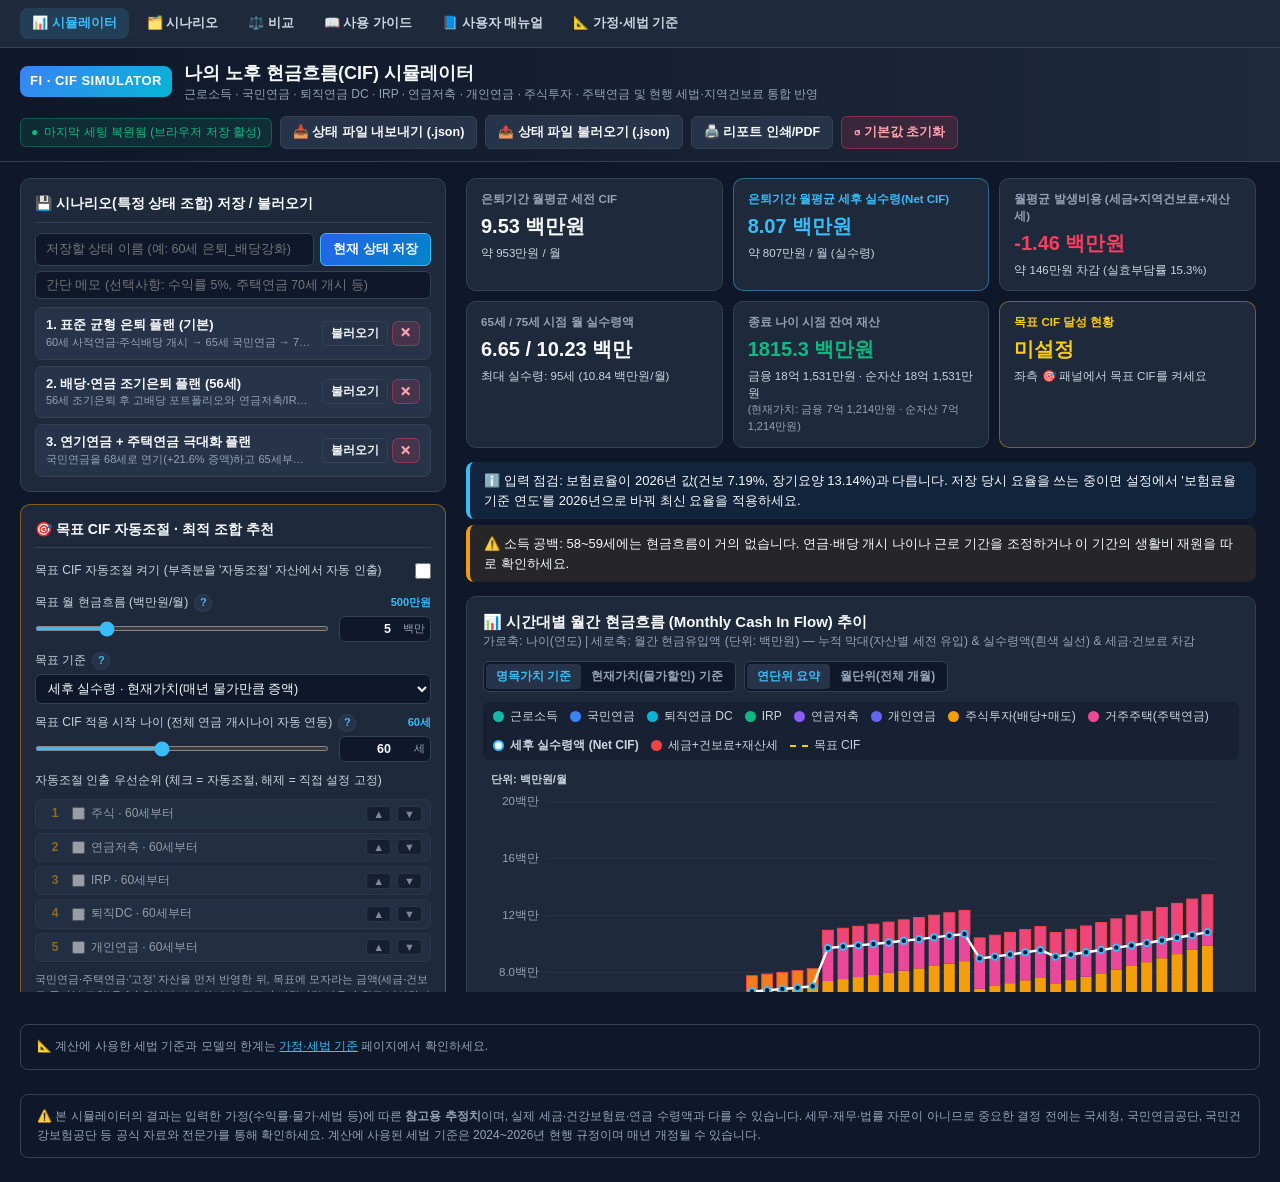
==== docs/index.html @ 3706a940 "Add print/PDF report: assumptions summary, print stylesheet, print button Co-Authored-By: Claude Son" ====
<!DOCTYPE html>
<html lang="ko">
<head>
  <meta charset="UTF-8" />
  <meta name="viewport" content="width=device-width, initial-scale=1.0" />
  <title>노후 현금흐름(CIF) 시뮬레이터 | 연금·세금·건보료 반영 월 실수령액</title>
  <link rel="stylesheet" href="styles.css" />
</head>
<body>
  <nav id="siteNav"></nav>
  <!-- 상단 헤더 -->
  <header class="top-header">
    <div class="brand-area">
      <div class="brand-badge">FI · CIF SIMULATOR</div>
      <div class="brand-title">
        <h1>나의 노후 현금흐름(CIF) 시뮬레이터</h1>
        <p>근로소득 · 국민연금 · 퇴직연금 DC · IRP · 연금저축 · 개인연금 · 주식투자 · 주택연금 및 현행 세법·지역건보료 통합 반영</p>
      </div>
    </div>

    <div class="header-actions">
      <div id="saveStatusBadge" class="save-status" title="변경 사항이 자동으로 저장됩니다.">
        <span>●</span> <span id="saveStatusText">자동 저장 준비됨</span>
      </div>
      <button id="btnExportJson" class="btn" title="현재 세팅과 저장된 모든 프리셋을 JSON 파일로 백업합니다.">
        📥 상태 파일 내보내기 (.json)
      </button>
      <label for="fileImportJson" class="btn" title="백업한 JSON 파일을 불러와 세팅과 프리셋을 복원합니다.">
        📤 상태 파일 불러오기 (.json)
      </label>
      <input type="file" id="fileImportJson" accept=".json" style="display: none;" />
      <button id="btnPrintReport" class="btn" title="가정·요약·그래프·표를 인쇄하거나 PDF로 저장합니다.">
        🖨️ 리포트 인쇄/PDF
      </button>
      <button id="btnResetDefault" class="btn btn-danger" title="모든 변수를 기본 초기값으로 되돌립니다.">
        ↺ 기본값 초기화
      </button>
    </div>
  </header>

  <!-- 인쇄 전용 가정 요약 (화면에서는 숨김) -->
  <section id="printSummary" class="print-summary" aria-hidden="true"></section>

  <!-- 메인 레이아웃 -->
  <main class="main-layout">
    <!-- 좌측: 프리셋 관리 + 기본환경 + 자산별 변수 조절 패널 -->
    <aside class="sidebar-panel" id="input-area">
      <!-- 1. 상태(프리셋) 저장 및 불러오기 -->
      <section class="panel-box" id="scenario-panel">
        <div class="panel-box-header">
          <div class="panel-box-title">💾 시나리오(특정 상태 조합) 저장 / 불러오기</div>
        </div>
        <div class="preset-Save-row">
          <input type="text" id="presetNameInput" class="input-text" placeholder="저장할 상태 이름 (예: 60세 은퇴_배당강화)" />
          <button id="btnSavePreset" class="btn btn-primary" style="white-space: nowrap;">현재 상태 저장</button>
        </div>
        <div style="margin-top: 5px;">
          <input type="text" id="presetDescInput" class="input-text" placeholder="간단 메모 (선택사항: 수익률 5%, 주택연금 70세 개시 등)" />
        </div>
        <div id="presetListContainer" class="preset-list"></div>
      </section>

      <!-- 목표 CIF 설정 / 자동조절 / 최적 조합 추천 -->
      <section class="panel-box" id="target-panel" style="border-color: rgba(245, 158, 11, 0.45);">
        <div class="panel-box-header">
          <div class="panel-box-title">🎯 목표 CIF 자동조절 · 최적 조합 추천</div>
        </div>
        <div id="targetConfigContainer" style="display: flex; flex-direction: column; gap: 10px;"></div>
      </section>

      <!-- 2. 시뮬레이션 기본 시간축 / 물가 / 세법 환경 -->
      <section class="panel-box" id="settings-panel">
        <div class="panel-box-header">
          <div class="panel-box-title">⚙️ 기본 시간축 · 물가 · 세법/건보료 설정</div>
        </div>
        <div id="globalConfigContainer" style="display: flex; flex-direction: column; gap: 10px;"></div>
      </section>

      <!-- 3. 7대 자산별 상세 변수 조절 카드 목록 -->
      <div id="asset-panel"></div>
      <div id="assetCardsContainer" style="display: flex; flex-direction: column; gap: 10px;"></div>
    </aside>

    <!-- 우측: KPI 요약 + 메인 월간 CIF 그래프 + 보조 잔여자산 그래프 + 연도별 상세 표 -->
    <section class="dashboard-area" id="result-area">
      <!-- 상단 핵심 요약 지표 -->
      <div class="kpi-grid" id="kpi-area">
        <div class="kpi-card">
          <span class="kpi-label">은퇴기간 월평균 세전 CIF</span>
          <span id="kpiAvgGross" class="kpi-value">0.00 백만원</span>
          <span id="kpiAvgGrossSub" class="kpi-sub">약 0만원 / 월</span>
        </div>
        <div class="kpi-card" style="border-color: rgba(56, 189, 248, 0.45);">
          <span class="kpi-label" style="color: #38bdf8;">은퇴기간 월평균 세후 실수령(Net CIF)</span>
          <span id="kpiAvgNet" class="kpi-value" style="color: #38bdf8;">0.00 백만원</span>
          <span id="kpiAvgNetSub" class="kpi-sub">세금·건보료 차감 후 실수령</span>
        </div>
        <div class="kpi-card">
          <span class="kpi-label">월평균 발생비용 (세금+지역건보료+재산세)</span>
          <span id="kpiAvgCost" class="kpi-value" style="color: #f43f5e;">0.00 백만원</span>
          <span id="kpiAvgCostSub" class="kpi-sub">실효 차감률 0.0%</span>
        </div>
        <div class="kpi-card">
          <span class="kpi-label">65세 / 75세 시점 월 실수령액</span>
          <span id="kpiAge65And75" class="kpi-value">0.00 / 0.00</span>
          <span id="kpiPeakSub" class="kpi-sub">최대 실수령: -세 (0.00 백만원)</span>
        </div>
        <div class="kpi-card">
          <span class="kpi-label">종료 나이 시점 잔여 재산</span>
          <span id="kpiFinalBalance" class="kpi-value" style="color: #10b981;">0.0 백만원</span>
          <span id="kpiFinalBalanceSub" class="kpi-sub">금융자산 합계</span>
        </div>
        <div class="kpi-card" style="border-color: rgba(245, 158, 11, 0.45);">
          <span class="kpi-label" style="color: #facc15;">목표 CIF 달성 현황</span>
          <span id="kpiTarget" class="kpi-value" style="color: #facc15;">미설정</span>
          <span id="kpiTargetSub" class="kpi-sub">좌측 🎯 패널에서 목표 CIF를 켜세요</span>
        </div>
      </div>

      <!-- 위험 신호 -->
      <div id="warningsBox" class="warnings-box" aria-live="polite"></div>

      <!-- 메인 그래프: 월간 Cash In Flow (CIF) 추이 -->
      <div class="chart-card" id="cif-chart">
        <div class="chart-header">
          <div class="chart-title-group">
            <h2>📊 시간대별 월간 현금흐름 (Monthly Cash In Flow) 추이</h2>
            <p>가로축: 나이(연도) | 세로축: 월간 현금유입액 (단위: 백만원) — 누적 막대(자산별 세전 유입) & 실수령액(흰색 실선) & 세금·건보료 차감</p>
          </div>
          <div class="chart-controls">
            <div class="segmented-control" id="valueModeToggle">
              <button type="button" data-mode="nominal" class="seg-btn active">명목가치 기준</button>
              <button type="button" data-mode="real" class="seg-btn">현재가치(물가할인) 기준</button>
            </div>
            <div class="segmented-control" id="intervalModeToggle">
              <button type="button" data-interval="yearly" class="seg-btn active">연단위 요약</button>
              <button type="button" data-interval="monthly" class="seg-btn">월단위(전체 개월)</button>
            </div>
          </div>
        </div>

        <div class="legend-bar">
          <div class="legend-item"><span class="color-dot" style="background: var(--c-salary);"></span>근로소득</div>
          <div class="legend-item"><span class="color-dot" style="background: var(--c-np);"></span>국민연금</div>
          <div class="legend-item"><span class="color-dot" style="background: var(--c-dc);"></span>퇴직연금 DC</div>
          <div class="legend-item"><span class="color-dot" style="background: var(--c-irp);"></span>IRP</div>
          <div class="legend-item"><span class="color-dot" style="background: var(--c-ps);"></span>연금저축</div>
          <div class="legend-item"><span class="color-dot" style="background: var(--c-priv);"></span>개인연금</div>
          <div class="legend-item"><span class="color-dot" style="background: var(--c-stock);"></span>주식투자(배당+매도)</div>
          <div class="legend-item"><span class="color-dot" style="background: var(--c-housing);"></span>거주주택(주택연금)</div>
          <div class="legend-item"><span class="color-dot" style="background: #ffffff; border: 2px solid #38bdf8;"></span><strong>세후 실수령액 (Net CIF)</strong></div>
          <div class="legend-item"><span class="color-dot" style="background: var(--c-cost);"></span>세금+건보료+재산세</div>
          <div class="legend-item"><span style="display:inline-block;width:18px;border-top:2px dashed #facc15;"></span>목표 CIF</div>
        </div>

        <div class="canvas-wrapper">
          <canvas id="cifChartCanvas" class="sim-canvas"></canvas>
        </div>
      </div>

      <!-- 보조 그래프: 시간에 따른 잔여 자산 총액 추이 (고갈 시점 확인용) -->
      <div class="chart-card">
        <div class="chart-header">
          <div class="chart-title-group">
            <h2>🏦 시간에 따른 잔여 자산 총액 추이 (계좌별 적립·인출 및 고갈 시점 확인)</h2>
            <p>가로축: 나이(연도) | 세로축: 잔여 평가액 (단위: 백만원) — 은퇴 전 추가 적립 및 은퇴 후 인출에 따른 자산 잔액 변화</p>
          </div>
          <div class="chart-controls">
            <label class="checkbox-row" style="gap: 6px; cursor: pointer;">
              <input type="checkbox" id="chkShowHouseInBalanceChart" />
              <span>거주주택 시세도 그래프에 함께 쌓기</span>
            </label>
          </div>
        </div>

        <div class="canvas-wrapper secondary-canvas">
          <canvas id="balanceChartCanvas" class="sim-canvas"></canvas>
        </div>
      </div>

      <!-- 가정 흔들어 보기: 낙관/기준/비관 + 민감도 -->
      <details class="chart-card" id="stressPanel">
        <summary class="stress-summary"><strong>🔬 가정 흔들어 보기 — 수익률·물가가 달라지면?</strong> <span class="hint">(눌러서 펼치기)</span></summary>
        <div id="stressBody" class="stress-body">계산 중…</div>
      </details>

      <!-- 연도별 상세 수치 및 세법 적용 내역 테이블 -->
      <div class="chart-card" id="detail-table">
        <div class="chart-header">
          <div class="chart-title-group">
            <h2>📋 연령별 월간 현금흐름 · 세금(분리/종합 자동비교) · 지역건보료 상세 내역 (단위: 백만원/월)</h2>
            <p>사적연금 연 1,500만원(월 1.25백만원) 초과 시 16.5% 분리과세와 종합소득 합산과세 중 유리한 세법을 자동 판정한 결과를 함께 표시합니다.</p>
          </div>
          <div class="chart-controls">
            <button id="btnExportCsv" type="button" class="btn" title="아래 연도별 표를 엑셀에서 열 수 있는 CSV로 저장합니다.">📄 표 CSV 저장</button>
          </div>
        </div>

        <div class="table-wrapper">
          <table class="sim-table">
            <thead>
              <tr>
                <th style="min-width: 90px;">나이<br/>(연도)</th>
                <th class="col-cif" style="color: #5eead4;">근로소득<br/>(세전)</th>
                <th class="col-cif">국민연금</th>
                <th class="col-cif">퇴직DC</th>
                <th class="col-cif">IRP</th>
                <th class="col-cif">연금저축</th>
                <th class="col-cif">개인연금</th>
                <th class="col-cif">주식<br/>(배당+매도)</th>
                <th class="col-cif">주택연금</th>
                <th class="col-cif" style="color: #cbd5e1;">세전 총 CIF</th>
                <th class="col-cif" style="color: #fda4af;">세금(월)</th>
                <th class="col-cif" style="color: #fda4af;">지역건보<br/>+재산세</th>
                <th class="col-cif" style="color: #38bdf8;">세후 실수령<br/>(Net)</th>
                <th style="min-width: 90px; color: #facc15;">목표 / 부족</th>
                <th style="min-width: 140px; color: #facc15;">자동조절 추가인출</th>
                <th style="min-width: 150px;">사적연금 과세 판정</th>
                <th style="color: #38bdf8;">연간 세후 실수령</th>
                <th style="color: #fda4af;">연간 비용 총계</th>
                <th style="color: #e2e8f0;">연간 자산증가액</th>
                <th style="color: #10b981;">잔여 금융자산 (기말)</th>
                <th style="color: #10b981;">순자산(주택순가치 포함)</th>
              </tr>
            </thead>
            <tbody id="simTableBody"></tbody>
          </table>
        </div>
      </div>
    </section>
  </main>

  <p class="disclaimer">📐 계산에 사용한 세법 기준과 모델의 한계는 <a href="assumptions.html">가정·세법 기준</a> 페이지에서 확인하세요.</p>

  <footer class="disclaimer">
    ⚠️ 본 시뮬레이터의 결과는 입력한 가정(수익률·물가·세법 등)에 따른 <strong>참고용 추정치</strong>이며,
    실제 세금·건강보험료·연금 수령액과 다를 수 있습니다. 세무·재무·법률 자문이 아니므로
    중요한 결정 전에는 국세청, 국민연금공단, 국민건강보험공단 등 공식 자료와 전문가를 통해 확인하세요.
    계산에 사용된 세법 기준은 2024~2026년 현행 규정이며 매년 개정될 수 있습니다.
  </footer>

  <!-- 차트 플로팅 툴팁 -->
  <div id="chartTooltip" class="chart-tooltip"></div>

  <!-- 로컬 폴더 동기화 번들 (단독 HTML 실행 시에도 마지막 상태 및 프리셋 재현용) -->
  <script src="data/embedded_state.js" onerror="window.__PORTABLE_STORAGE__ = null;"></script>
  <!-- 모바일/태블릿 하단 바로가기 -->
  <div class="mobile-tabbar" role="navigation" aria-label="화면 이동">
    <a href="#result-area">📊 결과</a>
    <a href="#cif-chart">📈 그래프</a>
    <a href="#input-area">⚙️ 입력</a>
    <a href="#detail-table">📋 표</a>
  </div>

  <script src="nav.js"></script>
  <script src="taxrates.js"></script>
  <script src="engine.js"></script>
  <script src="analysis.js"></script>
  <script src="help.js"></script>
  <script src="app.js"></script>
</body>
</html>
---- docs/styles.css ----
/* -*- coding: utf-8 -*- */
:root {
  --bg-main: #0f172a;
  --bg-panel: #1e293b;
  --bg-card: #263349;
  --bg-input: #0f172a;
  --border-color: #334155;
  --border-focus: #38bdf8;
  --text-primary: #f8fafc;
  --text-secondary: #cbd5e1;
  --text-muted: #94a3b8;
  --accent-blue: #38bdf8;
  --accent-emerald: #10b981;
  --accent-amber: #f59e0b;
  --accent-rose: #f43f5e;
  --accent-purple: #a855f7;

  /* 자산별 고유 컬러 팔레트 */
  --c-salary: #14b8a6;   /* 근로소득(급여) - 틸/민트 */
  --c-np: #3b82f6;       /* 국민연금 - 로열 블루 */
  --c-dc: #06b6d4;       /* 퇴직연금 DC - 시안 */
  --c-irp: #10b981;      /* IRP - 에메랄드 */
  --c-ps: #8b5cf6;       /* 연금저축 - 바이올렛 */
  --c-priv: #6366f1;     /* 개인연금 - 인디고 */
  --c-stock: #f59e0b;    /* 주식투자액 - 앰버 골드 */
  --c-housing: #ec4899;  /* 주택연금 - 핑크 */
  --c-net: #ffffff;      /* 세후 실수령액 선 - 화이트 */
  --c-cost: #ef4444;     /* 세금+건보료 - 레드 */
}

* {
  box-sizing: border-box;
  margin: 0;
  padding: 0;
}

body {
  font-family: "Pretendard", "Malgun Gothic", -apple-system, BlinkMacSystemFont, "Segoe UI", Roboto, sans-serif;
  background-color: var(--bg-main);
  color: var(--text-primary);
  line-height: 1.45;
  font-size: 14px;
  overflow-x: hidden;
}

/* 상단 헤더 바 */
.top-header {
  display: flex;
  flex-wrap: wrap;
  align-items: center;
  justify-content: space-between;
  gap: 12px;
  padding: 12px 20px;
  background: linear-gradient(90deg, #0f172a 0%, #1e293b 100%);
  border-bottom: 1px solid var(--border-color);
  position: sticky;
  top: 0;
  z-index: 100;
}

.brand-area {
  display: flex;
  align-items: center;
  gap: 12px;
}

.brand-badge {
  background: linear-gradient(135deg, #3b82f6, #06b6d4);
  color: #fff;
  font-weight: 800;
  font-size: 13px;
  padding: 6px 10px;
  border-radius: 8px;
  letter-spacing: 0.5px;
}

.brand-title h1 {
  font-size: 18px;
  font-weight: 700;
  color: var(--text-primary);
}

.brand-title p {
  font-size: 12px;
  color: var(--text-muted);
}

.header-actions {
  display: flex;
  flex-wrap: wrap;
  align-items: center;
  gap: 8px;
}

.save-status {
  font-size: 12px;
  color: var(--accent-emerald);
  background: rgba(16, 185, 129, 0.12);
  border: 1px solid rgba(16, 185, 129, 0.3);
  padding: 5px 10px;
  border-radius: 6px;
  display: flex;
  align-items: center;
  gap: 6px;
}

.btn {
  cursor: pointer;
  border: 1px solid var(--border-color);
  background: var(--bg-card);
  color: var(--text-primary);
  padding: 7px 12px;
  border-radius: 6px;
  font-size: 12.5px;
  font-weight: 600;
  transition: all 0.15s ease;
  display: inline-flex;
  align-items: center;
  gap: 6px;
}

.btn:hover {
  border-color: var(--accent-blue);
  background: #334155;
}

.btn-primary {
  background: linear-gradient(135deg, #2563eb, #0284c7);
  border-color: #38bdf8;
  color: #fff;
}

.btn-primary:hover {
  background: linear-gradient(135deg, #1d4ed8, #0369a1);
}

.btn-danger {
  background: rgba(244, 63, 94, 0.15);
  border-color: rgba(244, 63, 94, 0.4);
  color: #fda4af;
}

.btn-danger:hover {
  background: rgba(244, 63, 94, 0.3);
}

/* 메인 레이아웃 (좌측 컨트롤 패널 + 우측 차트/분석 영역) */
.main-layout {
  display: grid;
  grid-template-columns: 430px 1fr;
  gap: 16px;
  padding: 16px 20px;
  max-width: 1920px;
  margin: 0 auto;
}

@media (max-width: 1200px) {
  .main-layout {
    grid-template-columns: 1fr;
  }
}

/* 좌측 컨트롤 사이드바 */
.sidebar-panel {
  display: flex;
  flex-direction: column;
  gap: 12px;
  max-height: calc(100vh - 86px);
  overflow-y: auto;
  padding-right: 4px;
  padding-bottom: 28px;
}

.sidebar-panel > * {
  flex-shrink: 0;
}

.sidebar-panel::-webkit-scrollbar {
  width: 6px;
}
.sidebar-panel::-webkit-scrollbar-thumb {
  background: #475569;
  border-radius: 4px;
}

.panel-box {
  background: var(--bg-panel);
  border: 1px solid var(--border-color);
  border-radius: 10px;
  padding: 14px;
  flex-shrink: 0;
}

.panel-box-header {
  display: flex;
  align-items: center;
  justify-content: space-between;
  margin-bottom: 10px;
  padding-bottom: 8px;
  border-bottom: 1px solid var(--border-color);
}

.panel-box-title {
  font-size: 14px;
  font-weight: 700;
  display: flex;
  align-items: center;
  gap: 8px;
}

/* 프리셋(상태 조합) 관리 바 */
.preset-list {
  display: flex;
  flex-direction: column;
  gap: 6px;
  max-height: 175px;
  overflow-y: auto;
  margin-top: 8px;
}

.preset-item {
  display: flex;
  align-items: center;
  justify-content: space-between;
  gap: 8px;
  background: var(--bg-card);
  border: 1px solid var(--border-color);
  border-radius: 7px;
  padding: 8px 10px;
  transition: border-color 0.15s;
}

.preset-item:hover {
  border-color: var(--accent-blue);
}

.preset-info {
  flex: 1;
  min-width: 0;
  cursor: pointer;
}

.preset-name {
  font-weight: 700;
  font-size: 13px;
  color: var(--text-primary);
  white-space: nowrap;
  overflow: hidden;
  text-overflow: ellipsis;
}

.preset-desc {
  font-size: 11px;
  color: var(--text-muted);
  white-space: nowrap;
  overflow: hidden;
  text-overflow: ellipsis;
}

.preset-Save-row {
  display: flex;
  gap: 6px;
  margin-top: 6px;
}

.input-text {
  background: var(--bg-input);
  border: 1px solid var(--border-color);
  color: var(--text-primary);
  border-radius: 6px;
  padding: 6px 10px;
  font-size: 12.5px;
  width: 100%;
}

.input-text:focus {
  outline: none;
  border-color: var(--border-focus);
}

/* 자산 탭 / 아코디언 카드 */
.asset-card {
  background: var(--bg-panel);
  border: 1px solid var(--border-color);
  border-radius: 10px;
  overflow: hidden;
  transition: border-color 0.15s;
  /* [버그수정] flex 컨테이너 안에서 overflow:hidden 카드가 높이 0까지 찌그러지는 현상 방지 */
  flex-shrink: 0;
}

#assetCardsContainer {
  flex-shrink: 0;
}

/* 목표 CIF 패널 */
.priority-item {
  display: grid;
  grid-template-columns: 22px 1fr auto auto;
  align-items: center;
  gap: 6px;
  background: var(--bg-card);
  border: 1px solid var(--border-color);
  border-radius: 6px;
  padding: 5px 8px;
  font-size: 12px;
}

.priority-item.is-manual {
  opacity: 0.55;
}

.priority-rank {
  font-weight: 800;
  color: var(--accent-amber);
  text-align: center;
}

.mini-btn {
  cursor: pointer;
  border: 1px solid var(--border-color);
  background: var(--bg-input);
  color: var(--text-secondary);
  border-radius: 4px;
  padding: 1px 6px;
  font-size: 11px;
}

.mini-btn:hover {
  border-color: var(--accent-blue);
  color: var(--text-primary);
}

.auto-note {
  font-size: 11.5px;
  color: #fde68a;
  background: rgba(245, 158, 11, 0.1);
  border: 1px dashed rgba(245, 158, 11, 0.45);
  border-radius: 6px;
  padding: 6px 8px;
}

.opt-result {
  margin-top: 8px;
  display: flex;
  flex-direction: column;
  gap: 5px;
}

.opt-row {
  background: var(--bg-card);
  border: 1px solid var(--border-color);
  border-radius: 6px;
  padding: 6px 8px;
  font-size: 11.5px;
  display: grid;
  grid-template-columns: 1fr auto;
  gap: 6px;
  align-items: center;
}

.opt-row.best {
  border-color: var(--accent-amber);
}

.asset-card.disabled-asset {
  opacity: 0.55;
}

.asset-card-header {
  display: flex;
  align-items: center;
  justify-content: space-between;
  padding: 11px 14px;
  background: var(--bg-card);
  cursor: pointer;
  user-select: none;
}

.asset-title-wrap {
  display: flex;
  align-items: center;
  gap: 9px;
  font-weight: 700;
  font-size: 13.5px;
}

.color-dot {
  width: 11px;
  height: 11px;
  border-radius: 50%;
  display: inline-block;
  flex-shrink: 0;
}

.asset-header-right {
  display: flex;
  align-items: center;
  gap: 10px;
}

.asset-summary-badge {
  font-size: 11.5px;
  color: var(--text-secondary);
  background: rgba(15, 23, 42, 0.6);
  padding: 2px 8px;
  border-radius: 99px;
}

.asset-card-body {
  padding: 12px 14px;
  display: flex;
  flex-direction: column;
  gap: 10px;
  border-top: 1px solid var(--border-color);
}

.asset-card-body.collapsed {
  display: none;
}

/* 컨트롤 행 (슬라이더 + 숫자 입력) */
.control-row {
  display: flex;
  flex-direction: column;
  gap: 4px;
}

.control-label-line {
  display: flex;
  justify-content: space-between;
  align-items: center;
  font-size: 12px;
  color: var(--text-secondary);
}

.control-hint {
  font-size: 11px;
  color: var(--accent-blue);
  font-weight: 600;
}

.control-inputs {
  display: grid;
  grid-template-columns: 1fr 92px;
  align-items: center;
  gap: 10px;
}

input[type="range"] {
  width: 100%;
  accent-color: var(--accent-blue);
  cursor: pointer;
  height: 5px;
}

.num-input-wrap {
  position: relative;
  display: flex;
  align-items: center;
}

.num-input {
  width: 100%;
  background: var(--bg-input);
  border: 1px solid var(--border-color);
  color: var(--text-primary);
  border-radius: 6px;
  padding: 5px 24px 5px 8px;
  font-size: 12.5px;
  font-weight: 600;
  text-align: right;
}

.num-input:focus {
  outline: none;
  border-color: var(--border-focus);
}

.unit-suffix {
  position: absolute;
  right: 6px;
  font-size: 10.5px;
  color: var(--text-muted);
  pointer-events: none;
}

.select-input {
  width: 100%;
  background: var(--bg-input);
  border: 1px solid var(--border-color);
  color: var(--text-primary);
  border-radius: 6px;
  padding: 6px 8px;
  font-size: 12.5px;
}

.checkbox-row {
  display: flex;
  align-items: center;
  justify-content: space-between;
  gap: 8px;
  font-size: 12px;
  color: var(--text-secondary);
  padding: 4px 0;
}

.checkbox-row input[type="checkbox"] {
  width: 16px;
  height: 16px;
  accent-color: var(--accent-blue);
  cursor: pointer;
}

/* 우측 대시보드 영역 */
.dashboard-area {
  display: flex;
  flex-direction: column;
  gap: 14px;
  min-width: 0;
  max-height: calc(100vh - 86px);
  overflow-y: auto;
  padding-right: 4px;
  padding-bottom: 28px;
}

.dashboard-area::-webkit-scrollbar {
  width: 6px;
}
.dashboard-area::-webkit-scrollbar-thumb {
  background: #475569;
  border-radius: 4px;
}

/* 상단 핵심 지표 KPI 카드 그리드 */
.kpi-grid {
  display: grid;
  grid-template-columns: repeat(6, 1fr);
  gap: 10px;
}

@media (max-width: 1450px) {
  .kpi-grid {
    grid-template-columns: repeat(3, 1fr);
  }
}

@media (max-width: 800px) {
  .kpi-grid {
    grid-template-columns: repeat(2, 1fr);
  }
}

.kpi-card {
  background: var(--bg-panel);
  border: 1px solid var(--border-color);
  border-radius: 10px;
  padding: 12px 14px;
  display: flex;
  flex-direction: column;
  gap: 4px;
}

.kpi-label {
  font-size: 11.5px;
  color: var(--text-muted);
  font-weight: 600;
}

.kpi-value {
  font-size: 20px;
  font-weight: 800;
  color: var(--text-primary);
}

.kpi-sub {
  font-size: 11.5px;
  color: var(--text-secondary);
}

/* 차트 컨테이너 */
.chart-card {
  background: var(--bg-panel);
  border: 1px solid var(--border-color);
  border-radius: 10px;
  padding: 14px 16px;
  position: relative;
}

.chart-header {
  display: flex;
  flex-wrap: wrap;
  align-items: center;
  justify-content: space-between;
  gap: 10px;
  margin-bottom: 10px;
}

.chart-title-group h2 {
  font-size: 15px;
  font-weight: 700;
  color: var(--text-primary);
}

.chart-title-group p {
  font-size: 12px;
  color: var(--text-muted);
}

.chart-controls {
  display: flex;
  align-items: center;
  gap: 8px;
  flex-wrap: wrap;
}

.segmented-control {
  display: inline-flex;
  background: var(--bg-input);
  border: 1px solid var(--border-color);
  border-radius: 6px;
  padding: 2px;
}

.seg-btn {
  border: none;
  background: transparent;
  color: var(--text-muted);
  padding: 4px 10px;
  font-size: 12px;
  font-weight: 600;
  border-radius: 4px;
  cursor: pointer;
}

.seg-btn.active {
  background: var(--bg-card);
  color: var(--accent-blue);
}

.legend-bar {
  display: flex;
  flex-wrap: wrap;
  gap: 12px;
  margin-bottom: 8px;
  padding: 6px 10px;
  background: rgba(15, 23, 42, 0.45);
  border-radius: 6px;
  font-size: 12px;
}

.legend-item {
  display: flex;
  align-items: center;
  gap: 6px;
  color: var(--text-secondary);
}

.canvas-wrapper {
  position: relative;
  width: 100%;
  height: 360px;
}

.canvas-wrapper.secondary-canvas {
  height: 250px;
}

canvas.sim-canvas {
  width: 100%;
  height: 100%;
  display: block;
  cursor: crosshair;
}

/* 차트 툴팁 */
.chart-tooltip {
  position: fixed;
  pointer-events: none;
  background: rgba(15, 23, 42, 0.97);
  border: 1px solid #475569;
  box-shadow: 0 12px 30px rgba(0, 0, 0, 0.65);
  border-radius: 8px;
  padding: 12px 14px;
  font-size: 12px;
  color: var(--text-primary);
  z-index: 9999;
  min-width: 460px;
  max-width: 540px;
  display: none;
}

.tt-grid-2col {
  display: grid;
  grid-template-columns: 1fr 1fr;
  gap: 14px;
  margin-top: 4px;
}

.tt-col-title {
  font-weight: 700;
  font-size: 11.5px;
  color: #94a3b8;
  margin-bottom: 5px;
  padding-bottom: 3px;
  border-bottom: 1px dashed #334155;
  display: flex;
  align-items: center;
  gap: 4px;
}

.tt-summary-box {
  margin-top: 8px;
  padding-top: 8px;
  border-top: 1px solid #334155;
  background: rgba(30, 41, 59, 0.45);
  border-radius: 6px;
  padding: 8px 10px;
}

.tt-title {
  font-weight: 800;
  font-size: 13px;
  margin-bottom: 6px;
  padding-bottom: 5px;
  border-bottom: 1px solid #334155;
  color: var(--accent-blue);
}

.tt-row {
  display: flex;
  justify-content: space-between;
  align-items: center;
  gap: 12px;
  margin: 2px 0;
}

.tt-divider {
  border-top: 1px dashed #334155;
  margin: 5px 0;
}

/* 연도별 상세 데이터 테이블 */
.table-wrapper {
  max-height: 340px;
  overflow: auto;
  border: 1px solid var(--border-color);
  border-radius: 8px;
}

table.sim-table {
  width: 100%;
  border-collapse: collapse;
  font-size: 12px;
  text-align: right;
}

table.sim-table th,
table.sim-table td {
  padding: 7px 10px;
  border-bottom: 1px solid #1e293b;
  white-space: nowrap;
}

/* 국민연금 ~ 세후실수령 항목 동일 폭 및 여러줄 표시 지정 */
table.sim-table th.col-cif,
table.sim-table td.cif-cell,
table.sim-table td.col-cif-val {
  width: 82px;
  min-width: 82px;
  max-width: 82px;
  text-align: right;
  box-sizing: border-box;
}

table.sim-table th.col-cif {
  white-space: normal;
  line-height: 1.25;
  vertical-align: middle;
  text-align: center;
}

table.sim-table th {
  position: sticky;
  top: 0;
  background: #0f172a;
  color: var(--text-secondary);
  font-weight: 700;
  z-index: 2;
  border-bottom: 1px solid var(--border-color);
}

table.sim-table td:first-child,
table.sim-table th:first-child {
  text-align: left;
  position: sticky;
  left: 0;
  background: #162033;
  font-weight: 700;
}

table.sim-table tr:hover td {
  background: rgba(56, 189, 248, 0.08);
}

.tax-badge {
  display: inline-block;
  padding: 2px 6px;
  border-radius: 4px;
  font-size: 11px;
  background: rgba(56, 189, 248, 0.15);
  color: #7dd3fc;
}


/* 면책 고지 */
.disclaimer {
  margin: 16px 20px 24px;
  padding: 12px 16px;
  font-size: 12px;
  line-height: 1.6;
  color: #94a3b8;
  border: 1px solid rgba(148, 163, 184, 0.3);
  border-radius: 8px;
}

.assumptions summary { cursor: pointer; color: #cbd5e1; }
.assumptions ul { margin: 8px 0 0; padding-left: 20px; }
.assumptions li { margin: 3px 0; }

/* 공통 메뉴 및 정보 페이지 */
.site-nav { display: flex; flex-wrap: wrap; gap: 6px; padding: 8px 20px; background: var(--bg-panel); border-bottom: 1px solid var(--border-color); position: sticky; top: 0; z-index: 50; }
.site-nav a { color: var(--text-secondary); text-decoration: none; padding: 6px 12px; border-radius: 8px; font-size: 13px; font-weight: 600; }
.site-nav a:hover { background: var(--bg-card); color: var(--text-primary); }
.site-nav a.active { background: rgba(56, 189, 248, 0.15); color: var(--accent-blue); }
.doc-page { max-width: 860px; margin: 0 auto; padding: 24px 20px 48px; line-height: 1.7; }
.doc-page h1 { font-size: 24px; margin-bottom: 6px; }
.doc-page .lead { color: var(--text-muted); margin-bottom: 20px; }
.doc-page h2 { font-size: 17px; margin: 26px 0 8px; color: var(--accent-blue); }
.doc-page ul, .doc-page ol { padding-left: 22px; }
.doc-page li { margin: 4px 0; }
.doc-page a { color: var(--accent-blue); }
.doc-page table { width: 100%; border-collapse: collapse; margin: 8px 0; font-size: 13px; }
.doc-page th, .doc-page td { border: 1px solid var(--border-color); padding: 6px 10px; text-align: left; }
.doc-page th { background: var(--bg-panel); }
.scn-card { background: var(--bg-panel); border: 1px solid var(--border-color); border-radius: 12px; padding: 16px; margin: 12px 0; }
.scn-card h3 { font-size: 16px; margin-bottom: 4px; }
.scn-card p { color: var(--text-secondary); margin-bottom: 10px; }
.scn-card .btn { display: inline-block; text-decoration: none; }
html { scroll-behavior: smooth; }
.disclaimer a { color: var(--accent-blue); }

/* 위험 신호 / 가정 흔들어 보기 */
.warnings-box { display: flex; flex-direction: column; gap: 6px; }
.wn { padding: 9px 14px; border-radius: 8px; font-size: 13px; line-height: 1.5; border-left: 4px solid; background: var(--bg-panel); }
.wn-danger { border-color: var(--accent-rose); background: rgba(244,63,94,.10); }
.wn-warn { border-color: var(--accent-amber); background: rgba(245,158,11,.10); }
.wn-info { border-color: var(--accent-blue); background: rgba(56,189,248,.08); }
.wn-ok { border-color: var(--accent-emerald); background: rgba(16,185,129,.08); }
.stress-summary { cursor: pointer; font-size: 15px; }
.stress-body h3 { font-size: 14px; margin: 14px 0 6px; color: var(--accent-blue); }
.stress-body .pos { color: var(--accent-emerald); }
.stress-body .neg { color: var(--accent-rose); }
.hint { color: var(--text-muted); font-size: 12px; font-weight: 400; }

/* ===== 모바일/태블릿 최적화 (결과 우선, 입력 패널은 그 아래) ===== */
.mobile-tabbar { display: none; }
@media (max-width: 1200px) {
  .top-header { position: static; }
  .site-nav { overflow-x: auto; flex-wrap: nowrap; scrollbar-width: none; }
  .site-nav::-webkit-scrollbar { display: none; }
  .site-nav a { white-space: nowrap; }
  .main-layout { padding: 12px; }
  /* 결과(그래프·요약)를 입력 패널보다 먼저 */
  .dashboard-area { order: -1; }
  /* 안쪽 스크롤 제거: 페이지 스크롤 하나로 */
  .sidebar-panel { max-height: none; overflow: visible; padding-right: 0; }
  #result-area, #input-area, #cif-chart, #detail-table { scroll-margin-top: 56px; }
  body { padding-bottom: 64px; }
  .mobile-tabbar {
    display: flex; position: fixed; left: 0; right: 0; bottom: 0; z-index: 60;
    background: var(--bg-panel); border-top: 1px solid var(--border-color);
    padding-bottom: env(safe-area-inset-bottom);
  }
  .mobile-tabbar a {
    flex: 1; text-align: center; padding: 12px 4px; font-size: 13px; font-weight: 700;
    color: var(--text-secondary); text-decoration: none;
  }
  .mobile-tabbar a:active { background: var(--bg-card); color: var(--accent-blue); }
}
@media (max-width: 640px) {
  .top-header { padding: 10px 12px; gap: 8px; }
  .brand-title h1 { font-size: 17px; }
  .brand-title p { display: none; }
  .header-actions .btn { padding: 6px 9px; font-size: 12px; }
  .kpi-value { font-size: 20px; }
  .kpi-card { padding: 10px; }
  .chart-header { flex-direction: column; align-items: stretch; gap: 8px; }
  .chart-controls { flex-wrap: wrap; }
  .legend-bar { font-size: 11px; gap: 6px 10px; }
  .disclaimer { margin: 12px; }
}
@media (max-width: 1200px) {
  .main-layout > * { min-width: 0; }
  .preset-Save-row { flex-wrap: wrap; }
  .preset-Save-row .input-text { min-width: 0; flex: 1 1 160px; }
}
@media (max-width: 640px) {
  .brand-area { gap: 8px; }
  .brand-badge { font-size: 10px; padding: 6px 8px; }
  .save-status { font-size: 11px; padding: 4px 8px; }
  .header-actions { gap: 6px; }
  .header-actions .btn { padding: 5px 8px; font-size: 11px; white-space: nowrap; }
  .kpi-value { font-size: 16px; overflow-wrap: anywhere; }
  .kpi-label { font-size: 11.5px; }
}

/* 입력 도움말 · 범위 경고 */
.help-btn { width: 18px; height: 18px; margin-left: 6px; padding: 0; border-radius: 50%; border: 1px solid var(--border-color); background: var(--bg-card); color: var(--accent-blue); font-size: 11px; font-weight: 800; cursor: pointer; line-height: 1; flex: 0 0 auto; }
.help-btn:hover, .help-btn[aria-expanded="true"] { background: rgba(56,189,248,.2); }
.help-pop { margin-top: 6px; padding: 8px 10px; border-radius: 8px; background: rgba(56,189,248,.08); border-left: 3px solid var(--accent-blue); color: var(--text-secondary); font-size: 12px; line-height: 1.55; }
.help-pop[hidden], .range-msg[hidden] { display: none; }
.range-msg { margin-top: 4px; font-size: 11.5px; color: var(--accent-amber); }
.num-input.invalid { border-color: var(--accent-amber) !important; }
.control-label-line .help-btn { margin-right: auto; }

/* ===== 인쇄(리포트/PDF) ===== */
.print-summary { display: none; }
@page { size: A4 landscape; margin: 10mm; }
@media print {
  * { -webkit-print-color-adjust: exact; print-color-adjust: exact; }
  html, body { background: #fff !important; color: #111 !important; }
  .site-nav, .top-header, .mobile-tabbar, #input-area, .help-btn, .help-pop,
  #btnExportCsv, .chart-controls, .stress-summary .hint, .legend-bar + .hint { display: none !important; }
  html, body { overflow: visible !important; height: auto !important; }
  .main-layout { display: block; padding: 0; }
  .dashboard-area { display: block; max-height: none !important; overflow: visible !important; height: auto !important; }
  .print-summary { display: block; margin-bottom: 10px; color: #111; }
  .print-summary h1 { font-size: 20px; margin-bottom: 2px; }
  .print-summary h3 { font-size: 13px; margin: 10px 0 4px; }
  .ps-meta { font-size: 11px; color: #444; margin-bottom: 6px; }
  .ps-table { width: 100%; border-collapse: collapse; font-size: 11px; }
  .ps-table th, .ps-table td { border: 1px solid #999; padding: 3px 6px; text-align: left; color: #111; background: #fff; }
  .ps-table th { background: #eef2f7; width: 11%; white-space: nowrap; }
  /* 차트·KPI 카드는 어두운 배경 그대로 인쇄(캔버스 글자색이 밝음) */
  .kpi-card, .chart-card { break-inside: avoid; margin-bottom: 8px; }
  .kpi-grid { grid-template-columns: repeat(3, 1fr); }
  .warnings-box .wn { color: #111; background: #fff; border: 1px solid #bbb; border-left-width: 4px; }
  .canvas-wrapper { height: 300px; }
  .canvas-wrapper.secondary-canvas { height: 210px; }
  /* 표와 가정 흔들어 보기는 흰 배경·검정 글자 */
  #stressPanel, #detail-table { background: #fff !important; border-color: #999 !important; color: #111 !important; }
  #stressPanel *, #detail-table * { color: #111 !important; background: transparent !important; border-color: #bbb !important; }
  .table-wrapper { max-height: none !important; overflow: visible !important; }
  table.sim-table { font-size: 7.5px; width: 100% !important; min-width: 0 !important; table-layout: auto; }
  table.sim-table th, table.sim-table td { min-width: 0 !important; width: auto !important; padding: 2px 3px !important; white-space: normal !important; }
  .tax-badge { font-size: 7px !important; padding: 0 !important; line-height: 1.2 !important; border: 0 !important; }
  table.sim-table td { line-height: 1.2; }
  #detail-table .cif-cell, #detail-table .tax-cell, #detail-table .balance-cell, #detail-table .delta-cell { text-decoration: none !important; }
  table.sim-table thead { display: table-header-group; }
  table.sim-table tr { break-inside: avoid; }
  .stress-body .pos { color: #0a7a4a !important; } .stress-body .neg { color: #b4233a !important; }
  .disclaimer { color: #333; border-color: #999; margin: 8px 0; font-size: 10px; }
}
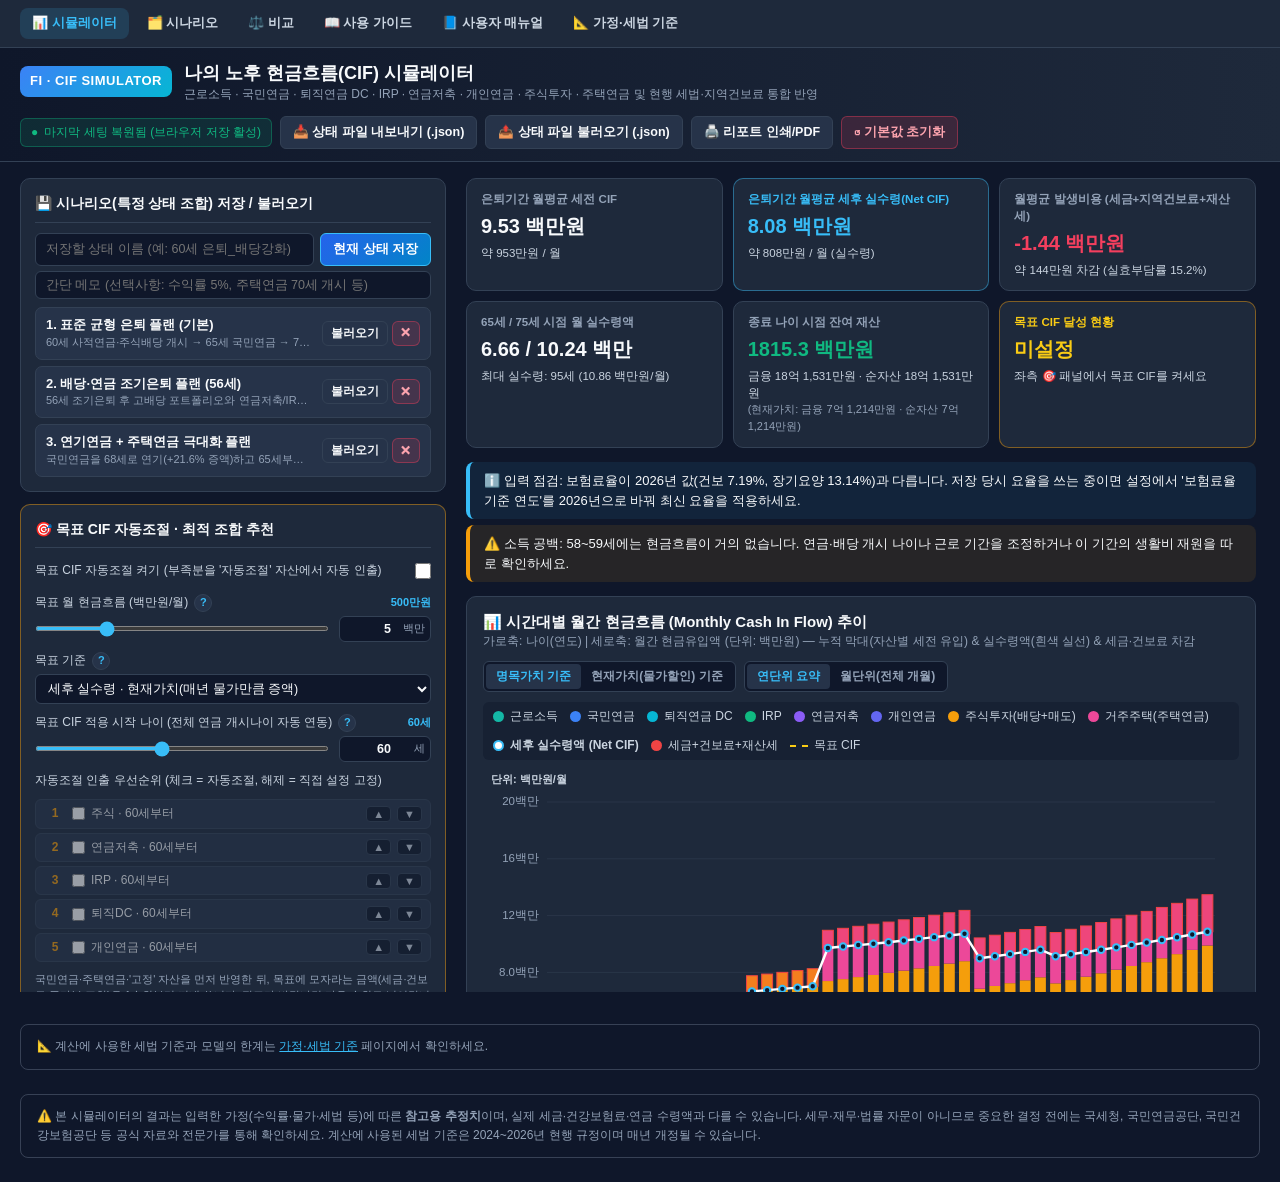
==== commit 56aad087: "Add withdrawal strategy comparison panel Co-Authored-By: Claude Sonnet 5.5 <noreply@anthropic.com> C" ====
--- a/docs/index.html
+++ b/docs/index.html
@@ -182,6 +182,12 @@
       <details class="chart-card" id="stressPanel">
         <summary class="stress-summary"><strong>🔬 가정 흔들어 보기 — 수익률·물가가 달라지면?</strong> <span class="hint">(눌러서 펼치기)</span></summary>
         <div id="stressBody" class="stress-body">계산 중…</div>
+      </details>
+
+      <!-- 인출 방식 비교 -->
+      <details class="chart-card" id="strategyPanel">
+        <summary class="stress-summary"><strong>🔀 인출 방식 비교 — 어떻게 꺼내 쓰는 게 유리할까?</strong> <span class="hint">(눌러서 펼치기)</span></summary>
+        <div id="strategyBody" class="stress-body">계산 중…</div>
       </details>
 
       <!-- 연도별 상세 수치 및 세법 적용 내역 테이블 -->
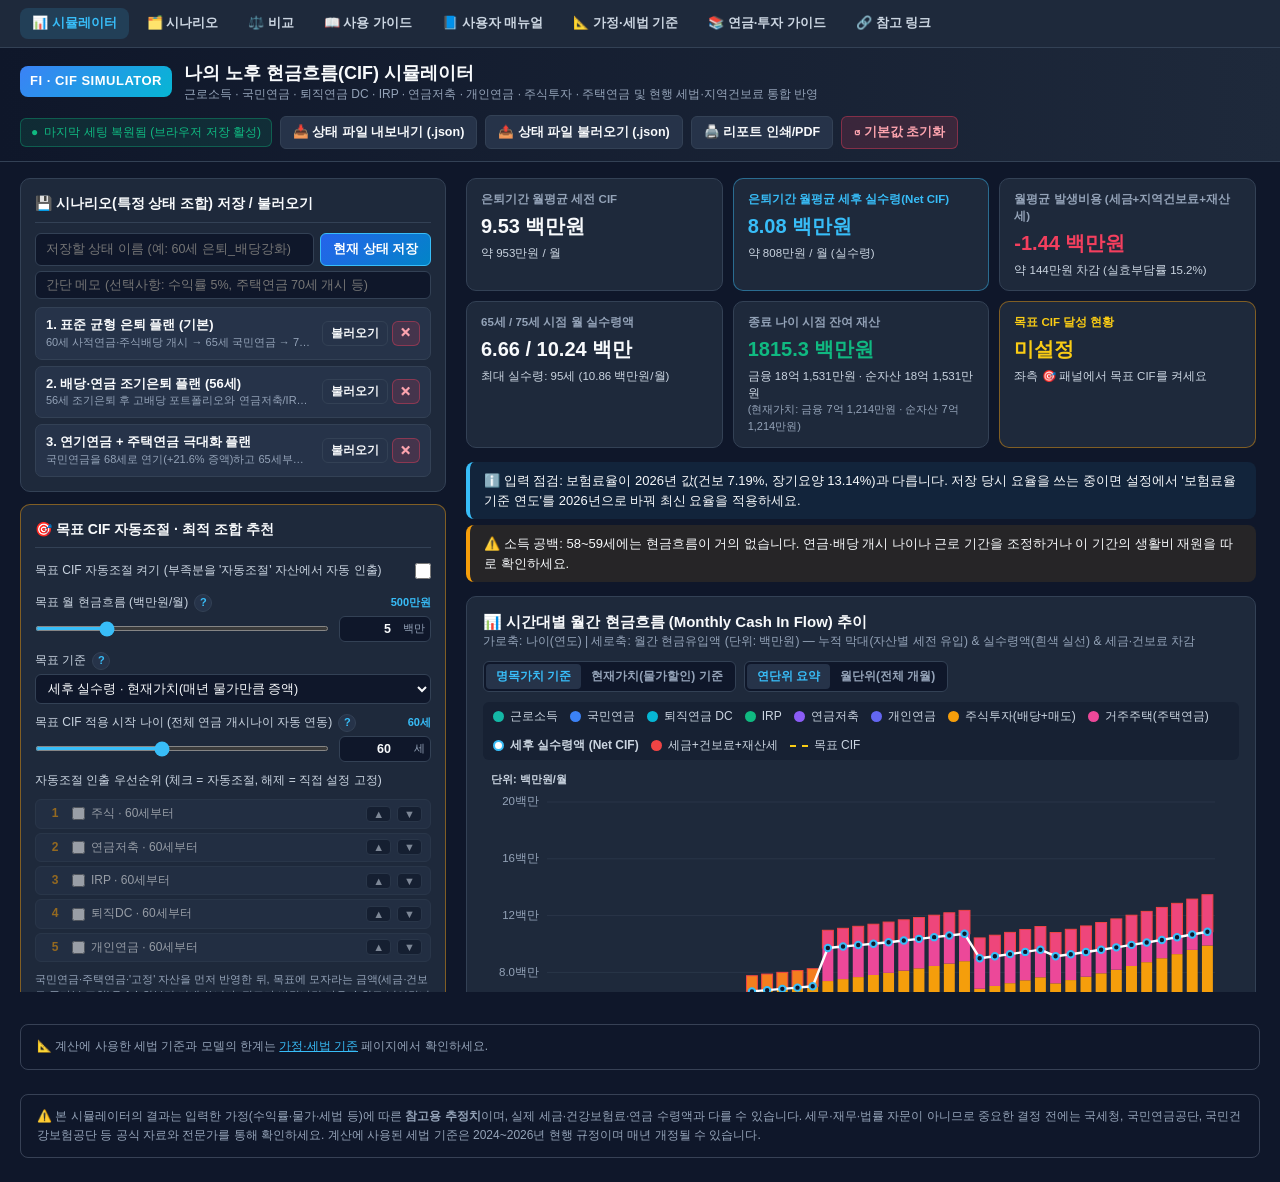
==== commit d2948b87: "Add reverse-solve panel: max sustainable monthly CIF and required financial assets Co-Authored-By: C" ====
--- a/docs/index.html
+++ b/docs/index.html
@@ -182,6 +182,31 @@
       <details class="chart-card" id="stressPanel">
         <summary class="stress-summary"><strong>🔬 가정 흔들어 보기 — 수익률·물가가 달라지면?</strong> <span class="hint">(눌러서 펼치기)</span></summary>
         <div id="stressBody" class="stress-body">계산 중…</div>
+      </details>
+
+      <!-- 목표 역산 -->
+      <details class="chart-card" id="reversePanel">
+        <summary class="stress-summary"><strong>🎯 목표 역산 — 얼마까지 쓸 수 있고, 얼마가 필요할까?</strong> <span class="hint">(눌러서 펼치기)</span></summary>
+        <div class="mc-controls">
+          <label>목표 월 현금흐름 (백만원)
+            <input id="reverseTarget" type="number" class="num-input" min="0" step="0.1" value="5" style="width:120px" /></label>
+          <button id="reverseRun" type="button" class="btn btn-primary">▶ 계산</button>
+        </div>
+        <div id="reverseBody" class="stress-body"><p class="hint">목표 월 금액을 넣고 계산을 누르면 ① 지금 자산으로 유지 가능한 최대 월 현금흐름과 ② 목표를 지키는 데 필요한 금융자산을 구합니다. 목표 기준(세후/세전, 현재가치/명목)과 시작 나이는 위 '목표 CIF' 패널의 설정을 따릅니다. (약 2~5초)</p></div>
+      </details>
+
+      <!-- 몬테카를로: 수익률 변동 확률 -->
+      <details class="chart-card" id="mcPanel">
+        <summary class="stress-summary"><strong>🎲 자금이 끝까지 유지될 확률 (몬테카를로)</strong> <span class="hint">(눌러서 펼치기)</span></summary>
+        <div class="mc-controls">
+          <label>연 변동성
+            <select id="mcSigma" class="select-input"><option value="10">10% (보수형)</option><option value="15" selected>15% (주식 혼합)</option><option value="20">20% (주식 위주)</option><option value="25">25% (고변동)</option></select></label>
+          <label>시행 횟수
+            <select id="mcN" class="select-input"><option value="300">300회 (빠름)</option><option value="500" selected>500회</option><option value="1000">1,000회 (정밀)</option></select></label>
+          <button id="mcRun" type="button" class="btn btn-primary">▶ 실행</button>
+          <span id="mcStale" class="hint" hidden>⚠️ 입력이 바뀌었습니다. 다시 실행하세요.</span>
+        </div>
+        <div id="mcBody" class="stress-body"><p class="hint">실행을 누르면 수익률을 무작위로 바꿔 여러 번 계산해 확률을 보여 줍니다(500회 약 3초).</p></div>
       </details>
 
       <!-- 인출 방식 비교 -->
--- a/docs/styles.css
+++ b/docs/styles.css
@@ -962,3 +962,26 @@
   .stress-body .pos { color: #0a7a4a !important; } .stress-body .neg { color: #b4233a !important; }
   .disclaimer { color: #333; border-color: #999; margin: 8px 0; font-size: 10px; }
 }
+
+/* 몬테카를로 */
+.mc-controls { display: flex; flex-wrap: wrap; gap: 12px; align-items: end; margin: 10px 0; }
+.mc-controls label { display: flex; flex-direction: column; gap: 4px; font-size: 12px; color: var(--text-secondary); }
+.mc-head { display: flex; gap: 16px; align-items: center; margin: 8px 0 12px; }
+.mc-big { font-size: 40px; font-weight: 800; line-height: 1; min-width: 110px; }
+.mc-big.pos { color: var(--accent-emerald); } .mc-big.neg { color: var(--accent-rose); }
+.mc-charts { display: grid; grid-template-columns: 1fr 1fr; gap: 14px; margin: 12px 0; }
+.mc-charts svg { width: 100%; height: auto; display: block; }
+.mc-charts h3 { font-size: 13px; margin-bottom: 4px; }
+@media (max-width: 800px) { .mc-charts { grid-template-columns: 1fr; } .mc-head { flex-direction: column; align-items: flex-start; } }
+@media print { #mcPanel, #strategyPanel { background: #fff !important; color: #111 !important; } #mcPanel *, #strategyPanel * { color: #111 !important; background: transparent !important; } .mc-controls { display: none !important; } }
+
+/* 목표 역산 */
+.rv-grid { display: grid; grid-template-columns: 1fr 1fr; gap: 12px; margin: 10px 0; }
+.rv-card { background: var(--bg-card); border: 1px solid var(--border-color); border-radius: 12px; padding: 14px; }
+.rv-label { font-size: 12.5px; color: var(--text-secondary); margin-bottom: 6px; }
+.rv-big { font-size: 30px; font-weight: 800; line-height: 1.1; }
+.rv-big span { font-size: 14px; font-weight: 600; color: var(--text-muted); }
+.rv-big.pos, .rv-sub .pos { color: var(--accent-emerald); } .rv-big.neg, .rv-sub .neg { color: var(--accent-rose); }
+.rv-sub { font-size: 13px; color: var(--text-secondary); margin-top: 6px; line-height: 1.5; }
+@media (max-width: 800px) { .rv-grid { grid-template-columns: 1fr; } }
+@media print { #reversePanel { display: none; } }
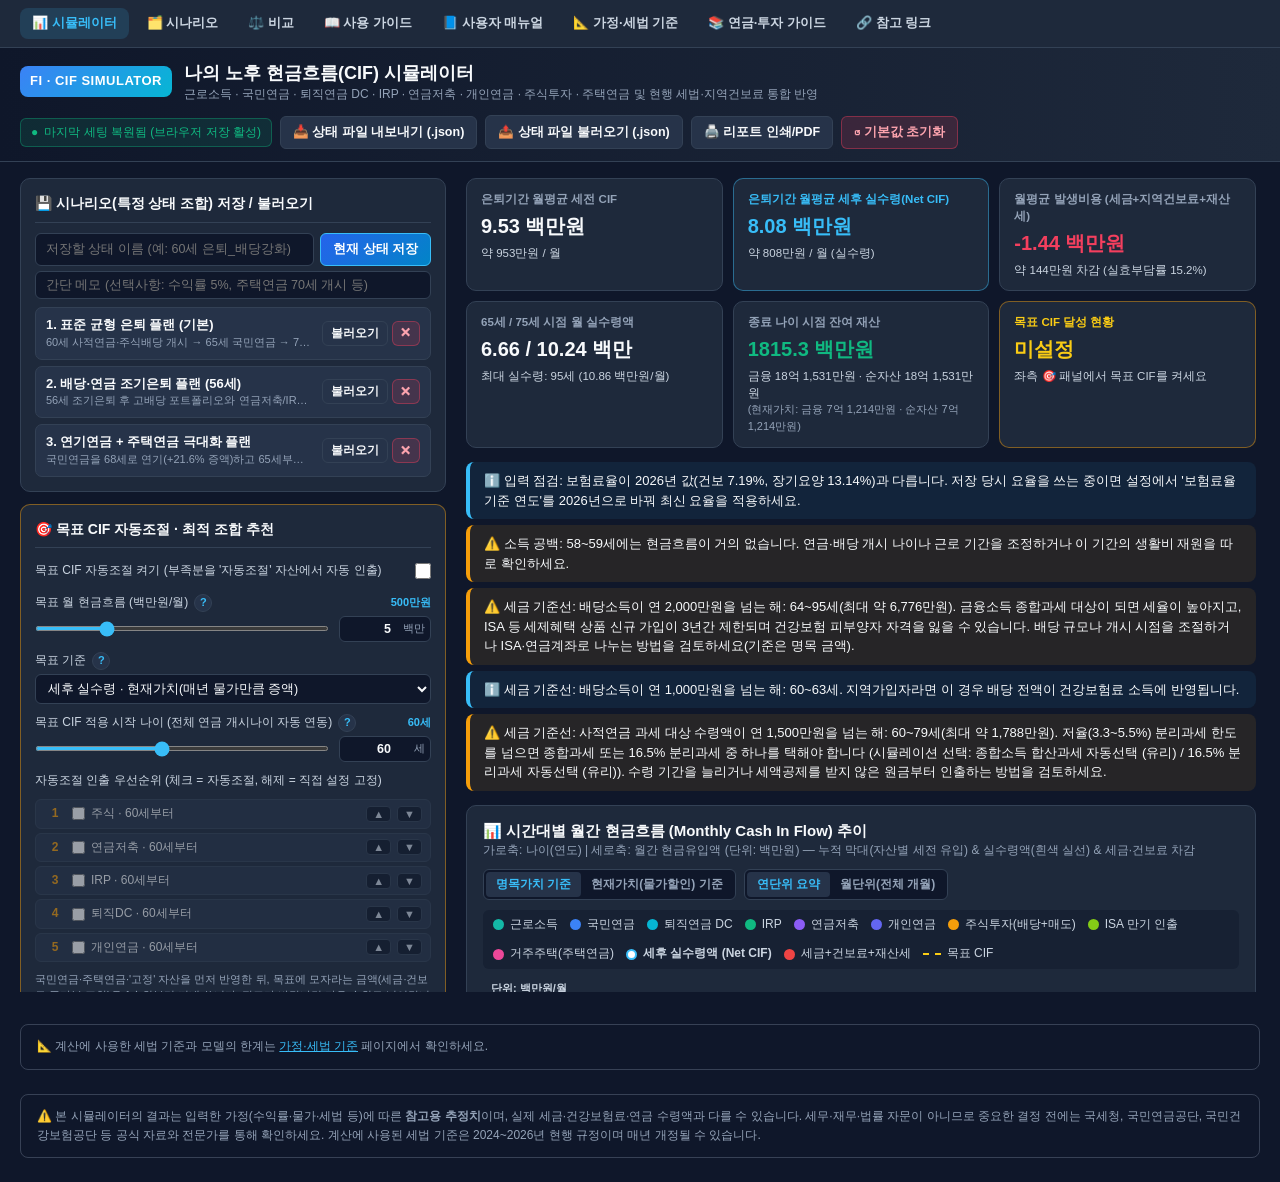
==== commit 57890bcd: "Model ISA account (maturity tax, pension transfer, extra tax credit); make deep-link views read-only" ====
--- a/docs/index.html
+++ b/docs/index.html
@@ -117,6 +117,9 @@
         </div>
       </div>
 
+      <!-- 가이드 사례 배너 (?case=ID) -->
+      <div id="caseBanner" class="case-banner" hidden></div>
+
       <!-- 위험 신호 -->
       <div id="warningsBox" class="warnings-box" aria-live="polite"></div>
 
@@ -147,6 +150,7 @@
           <div class="legend-item"><span class="color-dot" style="background: var(--c-ps);"></span>연금저축</div>
           <div class="legend-item"><span class="color-dot" style="background: var(--c-priv);"></span>개인연금</div>
           <div class="legend-item"><span class="color-dot" style="background: var(--c-stock);"></span>주식투자(배당+매도)</div>
+          <div class="legend-item"><span class="color-dot" style="background: var(--c-isa);"></span>ISA 만기 인출</div>
           <div class="legend-item"><span class="color-dot" style="background: var(--c-housing);"></span>거주주택(주택연금)</div>
           <div class="legend-item"><span class="color-dot" style="background: #ffffff; border: 2px solid #38bdf8;"></span><strong>세후 실수령액 (Net CIF)</strong></div>
           <div class="legend-item"><span class="color-dot" style="background: var(--c-cost);"></span>세금+건보료+재산세</div>
@@ -239,6 +243,7 @@
                 <th class="col-cif">연금저축</th>
                 <th class="col-cif">개인연금</th>
                 <th class="col-cif">주식<br/>(배당+매도)</th>
+                <th class="col-cif">ISA<br/>(만기)</th>
                 <th class="col-cif">주택연금</th>
                 <th class="col-cif" style="color: #cbd5e1;">세전 총 CIF</th>
                 <th class="col-cif" style="color: #fda4af;">세금(월)</th>
@@ -286,6 +291,7 @@
   <script src="nav.js"></script>
   <script src="taxrates.js"></script>
   <script src="engine.js"></script>
+  <script src="cases.js"></script>
   <script src="analysis.js"></script>
   <script src="help.js"></script>
   <script src="app.js"></script>
--- a/docs/styles.css
+++ b/docs/styles.css
@@ -24,6 +24,7 @@
   --c-priv: #6366f1;     /* 개인연금 - 인디고 */
   --c-stock: #f59e0b;    /* 주식투자액 - 앰버 골드 */
   --c-housing: #ec4899;  /* 주택연금 - 핑크 */
+  --c-isa: #84cc16;      /* ISA - 라임 */
   --c-net: #ffffff;      /* 세후 실수령액 선 - 화이트 */
   --c-cost: #ef4444;     /* 세금+건보료 - 레드 */
 }
@@ -985,3 +986,10 @@
 .rv-sub { font-size: 13px; color: var(--text-secondary); margin-top: 6px; line-height: 1.5; }
 @media (max-width: 800px) { .rv-grid { grid-template-columns: 1fr; } }
 @media print { #reversePanel { display: none; } }
+
+/* 가이드 사례 배너 */
+.case-banner { display: flex; gap: 12px; justify-content: space-between; align-items: flex-start; padding: 12px 16px; border-radius: 10px; border: 1px solid rgba(168,85,247,.5); background: rgba(168,85,247,.1); font-size: 13px; line-height: 1.6; }
+.case-banner[hidden] { display: none; }
+.case-banner p { margin-top: 3px; color: var(--text-secondary); }
+.case-banner a { color: var(--accent-blue); }
+@media print { .case-banner { display: none !important; } }
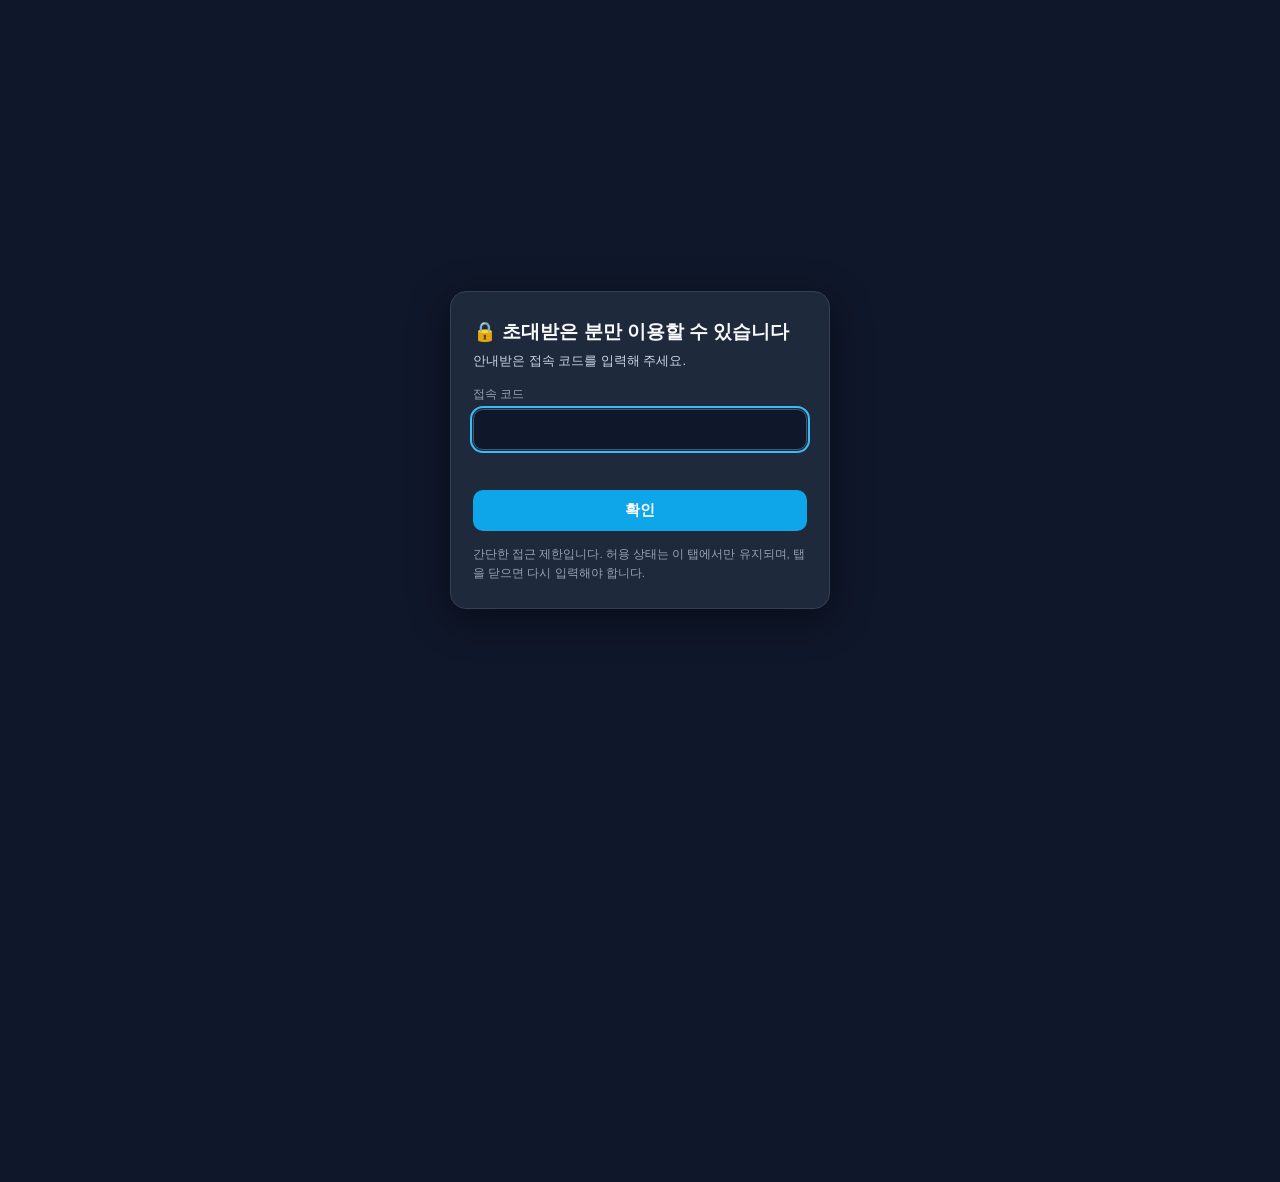
==== commit 37a2808c: "Add simple access-code gate (SHA-256 digests in config/access.json) with README instructions Co-Auth" ====
--- a/docs/index.html
+++ b/docs/index.html
@@ -3,6 +3,7 @@
 <head>
   <meta charset="UTF-8" />
   <meta name="viewport" content="width=device-width, initial-scale=1.0" />
+  <script src="assets/site.js"></script>
   <title>노후 현금흐름(CIF) 시뮬레이터 | 연금·세금·건보료 반영 월 실수령액</title>
   <link rel="stylesheet" href="styles.css" />
 </head>
--- a/docs/styles.css
+++ b/docs/styles.css
@@ -993,3 +993,8 @@
 .case-banner p { margin-top: 3px; color: var(--text-secondary); }
 .case-banner a { color: var(--accent-blue); }
 @media print { .case-banner { display: none !important; } }
+
+/* 접속 코드 잠금 버튼 */
+.site-nav .nav-lock { margin-left: auto; background: transparent; border: 1px solid var(--border-color); color: var(--text-muted); border-radius: 8px; padding: 6px 10px; font-size: 12px; cursor: pointer; white-space: nowrap; }
+.site-nav .nav-lock:hover { color: var(--text-primary); background: var(--bg-card); }
+@media print { .nav-lock { display: none !important; } }
